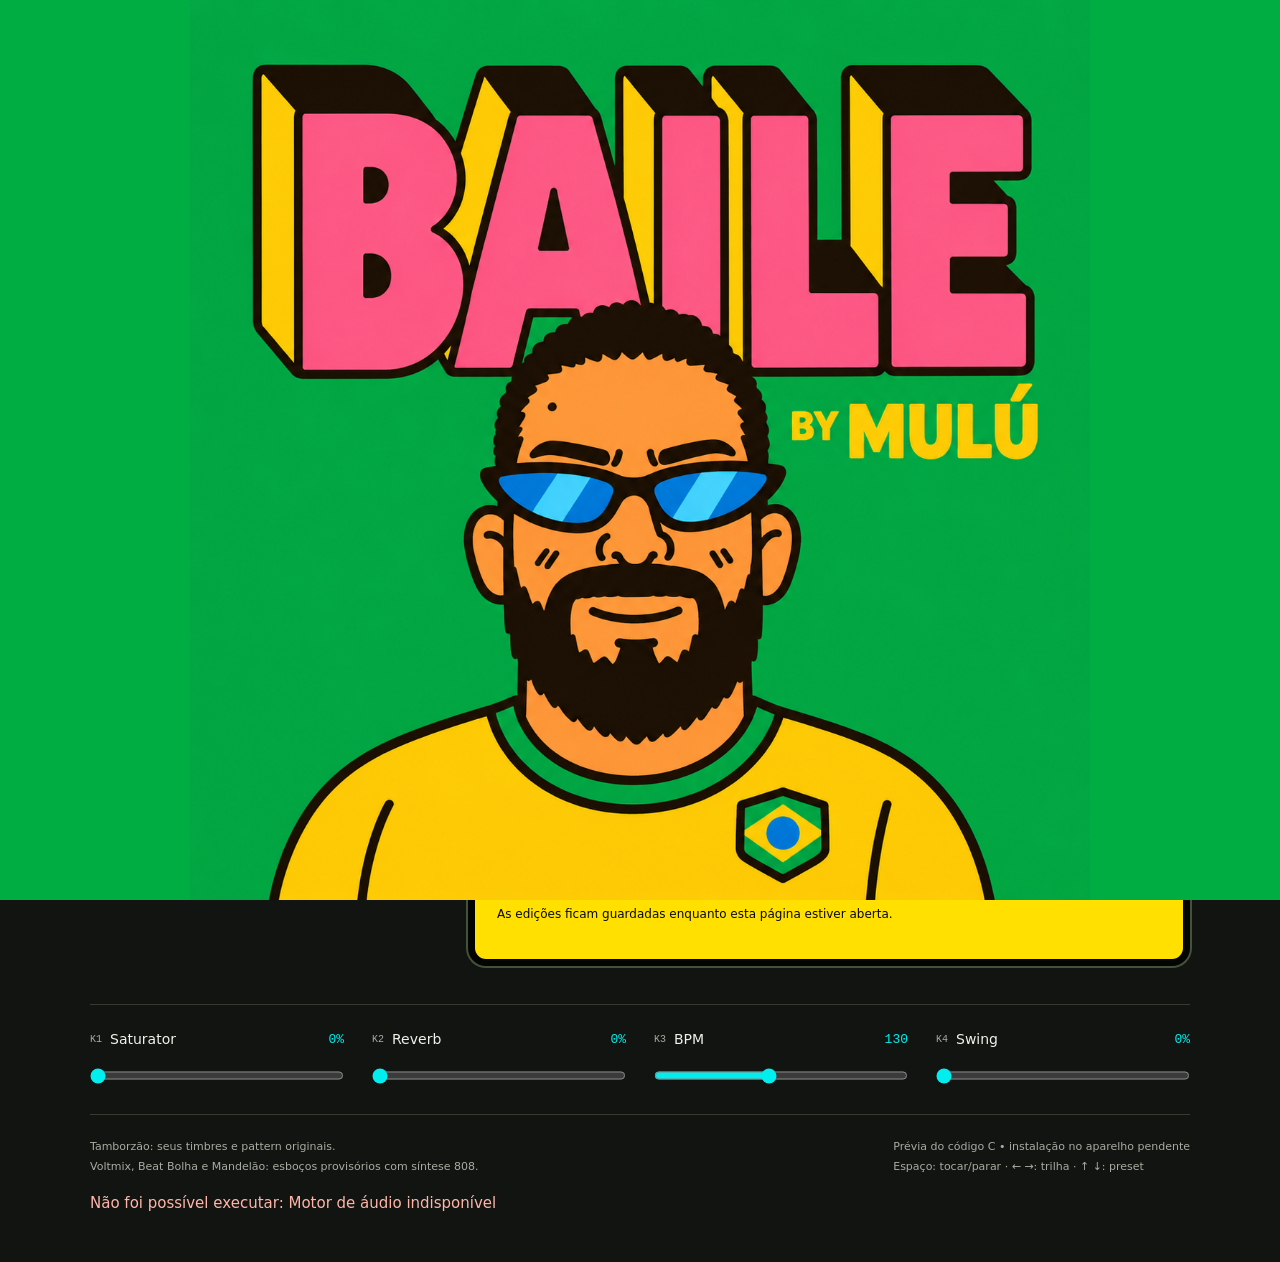
==== preview/index.html @ 51e2b93d "Publish BAILE experimental FM-1 project, simulator and documentation" ====
<!doctype html><html lang="pt-BR"><head><meta charset="utf-8"><meta name="viewport" content="width=device-width,initial-scale=1"><title>BAILE · Ritmo brasileiro</title><link rel="stylesheet" href="style.css"></head>
<body data-kit="0"><div id="boot-art" role="img" aria-label="BAILE by MULÚ"><img src="../assets/art/boot-reference.png" alt="BAILE by MULÚ"></div><main><header><a class="brand" href="#">BAILE<span>RITMO BRASILEIRO</span></a><span class="version">FM–1 / LAB 0.3</span><button id="play" class="play" disabled>Carregando…</button></header>
<section class="instrument" aria-label="Instrumento BAILE"><div class="left"><div class="screen"><canvas id="lcd" width="240" height="240" aria-label="Tela do FM-1"></canvas></div><div class="encoders"><div><span>PRESETS</span><div class="pair"><button data-encoder="6" data-delta="-1" aria-label="Preset anterior">−</button><b>KIT</b><button data-encoder="6" data-delta="1" aria-label="Próximo preset">+</button></div></div><div><span>ALGORITHM</span><div class="pair"><button data-encoder="1" data-delta="-1" aria-label="Trilha anterior">−</button><b>TRILHA</b><button data-encoder="1" data-delta="1" aria-label="Próxima trilha">+</button></div></div></div><p class="hint">Gire os controles com − / +.<br>Selecione uma trilha e toque nos passos.</p></div>
<div class="editor"><div class="eyebrow">01 — PRESETS</div><nav id="presets" aria-label="Presets"></nav><div class="kit-art"><img id="kit-title" src="../assets/art/tamborzao-title.png" alt="Tamborzão"></div><div class="current"><h1 id="name">Tamborzão</h1><span id="provenance">Kit original</span></div><p id="status" role="status" aria-live="polite">Preparando o instrumento…</p>
<div class="track-head"><span class="eyebrow">02 — TRILHAS</span><span>ALGORITHM</span></div><div id="tracks" role="group" aria-label="Trilhas do kit"></div>
<div class="step-head"><div><span class="eyebrow">03 — PATTERN</span><p id="selected">Bumbo</p></div><div class="pages" role="group" aria-label="Compasso"><button data-page="0" aria-pressed="true">1–16</button><button data-page="1" aria-pressed="false">17–32</button></div></div><div id="steps" aria-label="Passos da trilha"></div>
<p class="hint">Cada tecla liga ou desliga um passo. OCT − / + troca o compasso.<br>As edições ficam guardadas enquanto esta página estiver aberta.</p></div></section>
<section class="knobs" aria-label="Controles do som"><label>K1 <b>Saturator</b><output id="sat-out">0%</output><input id="sat" type="range" min="0" max="100" value="0" data-encoder="2"></label><label>K2 <b>Reverb</b><output id="rev-out">0%</output><input id="rev" type="range" min="0" max="15" value="0" data-encoder="3"></label><label>K3 <b>BPM</b><output id="bpm-out">130</output><input id="bpm" type="range" min="40" max="240" value="130" data-encoder="4"></label><label>K4 <b>Swing</b><output id="swing-out">0%</output><input id="swing" type="range" min="0" max="50" value="0" data-encoder="5"></label></section>
<footer><span>Tamborzão: seus timbres e pattern originais.<br>Voltmix, Beat Bolha e Mandelão: esboços provisórios com síntese 808.</span><span>Prévia do código C • instalação no aparelho pendente<br>Espaço: tocar/parar · ← →: trilha · ↑ ↓: preset</span></footer><p id="error" role="alert"></p></main><script type="module" src="app.js"></script></body></html>
---- preview/style.css ----
:root{color-scheme:dark;--bg:#121411;--panel:#1b1e19;--ink:#f0f1e8;--muted:#a6ada0;--lime:#d4f776;--line:#343b2f;--orange:#f9ae65}*{box-sizing:border-box}body{margin:0;background:var(--bg);color:var(--ink);font:15px/1.5 system-ui,-apple-system,sans-serif}button,input{font:inherit}button{color:inherit;background:#24291f;border:1px solid var(--line);border-radius:7px;min-height:44px;cursor:pointer;touch-action:manipulation}button:hover{border-color:var(--lime)}button:focus-visible,input:focus-visible,a:focus-visible{outline:3px solid var(--orange);outline-offset:4px}button[aria-pressed=true]{background:var(--lime);color:#19200e;border-color:var(--lime)}button:disabled{opacity:.5;cursor:wait}main{max-width:1180px;margin:auto;padding:32px 40px}header{display:flex;align-items:center;gap:28px;padding-bottom:30px;border-bottom:1px solid var(--line)}.brand{color:var(--lime);text-decoration:none;font-size:40px;font-weight:950;letter-spacing:-3px;line-height:1}.brand span{display:block;font-size:9px;letter-spacing:2px;font-weight:600;margin-top:9px}.version,.eyebrow{font:11px/1.5 ui-monospace,monospace;letter-spacing:1.6px;color:var(--muted)}.version{margin-left:auto}.play{background:var(--lime);border-color:var(--lime);color:#19200e;font-weight:750;padding:0 24px;min-width:145px}.instrument{display:grid;grid-template-columns:320px 1fr;gap:64px;padding:38px 0}.left{padding-top:6px}.screen{padding:25px;background:#080b09;border:1px solid #36402d;border-radius:22px;box-shadow:inset 0 0 0 8px #171b15}canvas{width:100%;display:block;image-rendering:pixelated;border-radius:3px}.encoders{display:grid;grid-template-columns:1fr 1fr;gap:18px;margin-top:24px}.encoders span{display:block;font:10px ui-monospace,monospace;letter-spacing:1.5px;color:var(--muted);text-align:center;margin-bottom:10px}.pair{display:flex;align-items:center;justify-content:space-between;gap:8px}.pair button{width:44px;font-size:23px}.pair b{font:11px ui-monospace,monospace}.hint{font-size:12px;color:var(--muted);line-height:1.8}.left .hint{margin-top:22px}.editor>.eyebrow{margin-bottom:12px}nav{display:grid;grid-template-columns:repeat(4,1fr);gap:7px}nav button{font-size:12px;padding:0 8px}nav button.pending{border-color:var(--orange);color:var(--orange)}.current{display:flex;align-items:center;justify-content:space-between;margin-top:22px;gap:12px}h1{font-size:32px;letter-spacing:-1.1px;margin:0;line-height:1.2}.current span{font-size:10px;border:1px solid var(--line);padding:4px 8px;border-radius:20px;color:var(--muted)}#status{margin:8px 0 24px;font-size:12px;color:var(--orange);min-height:18px}.track-head{display:flex;justify-content:space-between;margin-bottom:10px}.track-head>span:last-child{font:10px ui-monospace,monospace;color:var(--muted)}#tracks{display:grid;gap:6px}.track{display:flex;align-items:center;justify-content:space-between;min-height:43px;padding:0 12px;border-radius:5px}.track[aria-pressed=true]{background:#2b3520;color:var(--lime);border-color:#7c9551}.track-name{font-size:12px;text-align:left}.mini{display:flex;gap:3px}.mini i{display:block;width:5px;height:13px;background:#394031;border-radius:1px}.mini i.on{background:#b6c393}.mini i.playhead{box-shadow:0 3px var(--orange)}.step-head{display:flex;justify-content:space-between;align-items:center;margin:24px 0 12px}.step-head p{font-size:14px;margin:2px 0 0}.pages{display:flex;gap:5px}.pages button{font-size:11px;padding:0 12px;min-height:36px}#steps{display:grid;grid-template-columns:repeat(16,1fr);gap:4px}#steps button{height:54px;min-width:0;padding:0;font:10px ui-monospace,monospace;border-radius:4px;background:#242b20;color:var(--muted)}#steps button:nth-child(4n+1){border-top:3px solid #627050}#steps button[aria-pressed=true]{background:var(--lime);color:#18200e}#steps button.playhead{box-shadow:0 3px var(--orange);border-bottom:3px solid var(--orange)}.knobs{display:grid;grid-template-columns:repeat(4,1fr);gap:28px;padding:26px 0;border-top:1px solid var(--line);border-bottom:1px solid var(--line)}.knobs label{display:grid;grid-template-columns:auto 1fr auto;gap:8px;font:10px ui-monospace,monospace;color:var(--muted);align-items:center}.knobs b{font:14px system-ui;color:var(--ink);font-weight:500}.knobs output{color:var(--lime);font-size:13px}.knobs input{grid-column:1/4;width:100%;margin:8px 0 0;accent-color:var(--lime);height:25px}footer{display:flex;justify-content:space-between;gap:24px;padding-top:22px;font-size:11px;line-height:1.8;color:var(--muted)}#error{color:#ffb6a9}@media(max-width:950px){main{padding:24px}.instrument{grid-template-columns:270px 1fr;gap:28px}.screen{padding:15px}.mini{gap:2px}.mini i{width:4px}h1{font-size:27px}}@media(max-width:720px){main{padding:20px 16px}.version{display:none}header{justify-content:space-between;gap:10px}.instrument{grid-template-columns:1fr;gap:28px;padding:26px 0}.left{display:grid;grid-template-columns:150px 1fr;gap:18px;align-items:center}.screen{padding:10px;border-radius:12px}.encoders{grid-template-columns:1fr;gap:16px;margin:0}.left .hint{grid-column:1/3;margin:0;display:none}h1{font-size:29px}.knobs{grid-template-columns:1fr 1fr;gap:20px}.mini i{width:6px}footer{flex-direction:column;gap:10px}#steps{grid-template-columns:repeat(8,1fr);gap:6px}#steps button{height:48px}.current{margin-top:18px}}@media(prefers-reduced-motion:reduce){*{scroll-behavior:auto}}

/* Visual identity supplied by Mulú. */
body{--kit:#ffe000}body[data-kit="1"]{--kit:#6900ff}body[data-kit="2"]{--kit:#00eeee}body[data-kit="3"]{--kit:#ff1682}
#boot-art{position:fixed;inset:0;background:#00ad43;z-index:100;display:grid;place-items:center;pointer-events:none}#boot-art img{height:100%;max-width:100%;object-fit:contain}
.kit-art{margin:18px -12px 0}.kit-art img{display:block;width:100%;height:auto}.editor{background:var(--kit);color:#070707;padding:22px;border:7px solid #030504;border-radius:18px;box-shadow:0 0 0 2px #445237}.editor .eyebrow,.editor .track-head>span,.editor .hint{color:#080909}.editor #status{color:#0b080b;font-weight:650}.current{margin-top:8px}.current h1{font-size:19px}.current span{color:#080909;border-color:#181818}.editor nav button{color:#fff;background:#111;border-color:#111}.editor nav button[aria-pressed=true]{color:#000;background:#00e7ed;border-color:#000}.editor nav button.pending{outline:2px solid #fff}.track{background:transparent;border-color:transparent;color:#080808;font-family:ui-monospace,monospace;font-weight:700}.track[aria-pressed=true]{background:#090b0b;color:#fff;border-color:#090b0b}.track[aria-pressed=true] .track-name{color:#00eeee}.mini i{background:#252922}.mini i.on{background:#fff6df}.track[aria-pressed=true] .mini i.on{background:#00eeee}.mini i.playhead{box-shadow:0 3px #000}.track[aria-pressed=true] .mini i.playhead{box-shadow:0 3px #fff}.pages button{background:#101313;color:white}.pages button[aria-pressed=true]{background:#00eeee;color:#000;border-color:#000}#steps button{background:#161c19;color:#fff;border-color:#111}#steps button[aria-pressed=true]{background:#00eeee;color:#000}.screen{border-color:#64744b}.instrument{grid-template-columns:340px 1fr;gap:38px}.brand{color:#ff639a;text-shadow:2px 2px #ffe000}.knobs output{color:#00eeee}.knobs input{accent-color:#00eeee}@media(max-width:950px){.instrument{grid-template-columns:260px 1fr;gap:24px}.editor{padding:14px}.mini i{width:3px}}@media(max-width:720px){.instrument{grid-template-columns:1fr}.editor{padding:15px}.mini i{width:4px}.kit-art{margin-left:-8px;margin-right:-8px}.current{flex-wrap:wrap}}
#boot-art img{width:100%;height:100dvh;max-height:100dvh;object-fit:contain}
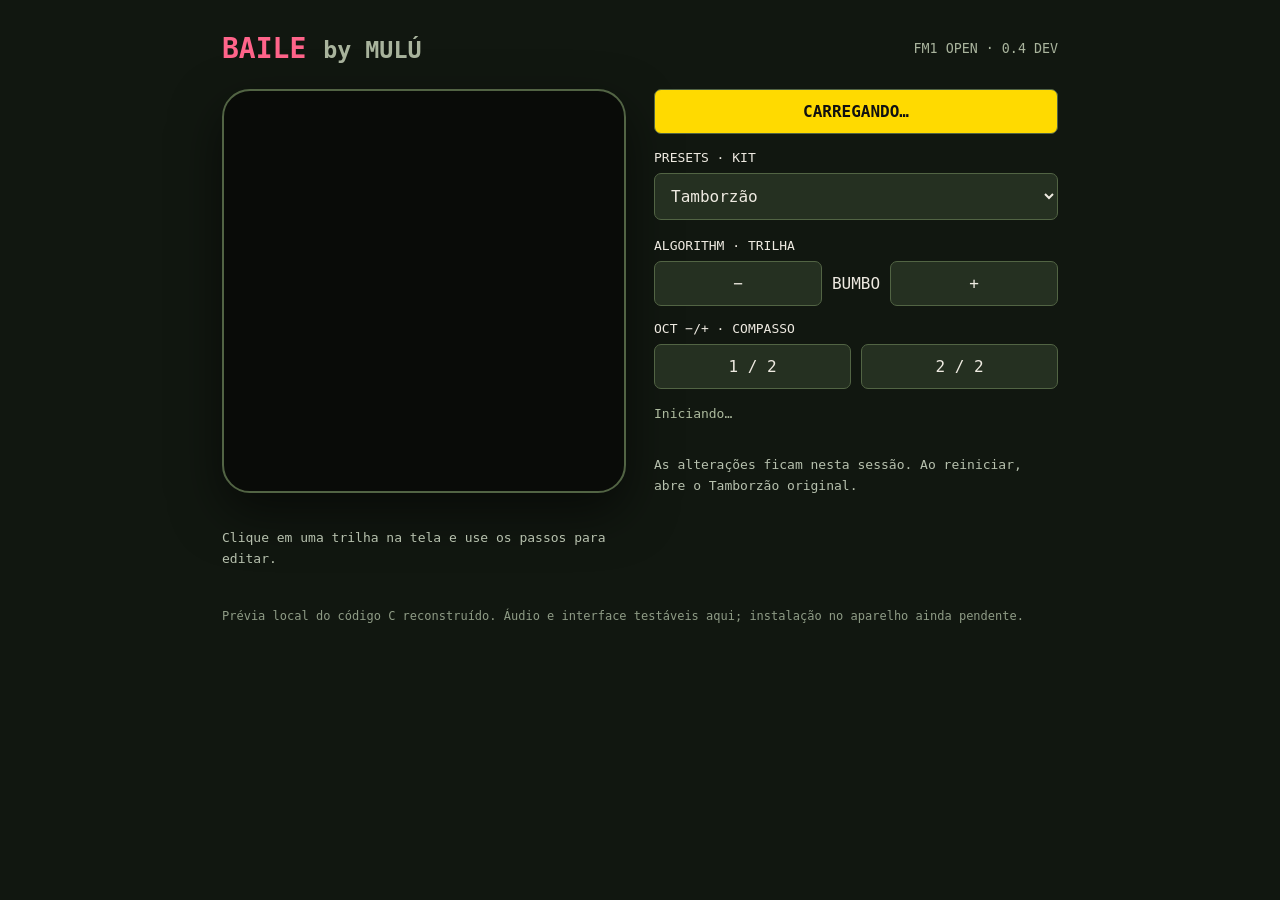
==== commit 896e10c0: "Rebuild BAILE on clean FM1 Open and publish macOS firmware Bundle Tamborzao, Voltmix and Bolha sampl" ====
--- a/preview/index.html
+++ b/preview/index.html
@@ -1,9 +1,52 @@
-<!doctype html><html lang="pt-BR"><head><meta charset="utf-8"><meta name="viewport" content="width=device-width,initial-scale=1"><title>BAILE · Ritmo brasileiro</title><link rel="stylesheet" href="style.css"></head>
-<body data-kit="0"><div id="boot-art" role="img" aria-label="BAILE by MULÚ"><img src="../assets/art/boot-reference.png" alt="BAILE by MULÚ"></div><main><header><a class="brand" href="#">BAILE<span>RITMO BRASILEIRO</span></a><span class="version">FM–1 / LAB 0.3</span><button id="play" class="play" disabled>Carregando…</button></header>
-<section class="instrument" aria-label="Instrumento BAILE"><div class="left"><div class="screen"><canvas id="lcd" width="240" height="240" aria-label="Tela do FM-1"></canvas></div><div class="encoders"><div><span>PRESETS</span><div class="pair"><button data-encoder="6" data-delta="-1" aria-label="Preset anterior">−</button><b>KIT</b><button data-encoder="6" data-delta="1" aria-label="Próximo preset">+</button></div></div><div><span>ALGORITHM</span><div class="pair"><button data-encoder="1" data-delta="-1" aria-label="Trilha anterior">−</button><b>TRILHA</b><button data-encoder="1" data-delta="1" aria-label="Próxima trilha">+</button></div></div></div><p class="hint">Gire os controles com − / +.<br>Selecione uma trilha e toque nos passos.</p></div>
-<div class="editor"><div class="eyebrow">01 — PRESETS</div><nav id="presets" aria-label="Presets"></nav><div class="kit-art"><img id="kit-title" src="../assets/art/tamborzao-title.png" alt="Tamborzão"></div><div class="current"><h1 id="name">Tamborzão</h1><span id="provenance">Kit original</span></div><p id="status" role="status" aria-live="polite">Preparando o instrumento…</p>
-<div class="track-head"><span class="eyebrow">02 — TRILHAS</span><span>ALGORITHM</span></div><div id="tracks" role="group" aria-label="Trilhas do kit"></div>
-<div class="step-head"><div><span class="eyebrow">03 — PATTERN</span><p id="selected">Bumbo</p></div><div class="pages" role="group" aria-label="Compasso"><button data-page="0" aria-pressed="true">1–16</button><button data-page="1" aria-pressed="false">17–32</button></div></div><div id="steps" aria-label="Passos da trilha"></div>
-<p class="hint">Cada tecla liga ou desliga um passo. OCT − / + troca o compasso.<br>As edições ficam guardadas enquanto esta página estiver aberta.</p></div></section>
-<section class="knobs" aria-label="Controles do som"><label>K1 <b>Saturator</b><output id="sat-out">0%</output><input id="sat" type="range" min="0" max="100" value="0" data-encoder="2"></label><label>K2 <b>Reverb</b><output id="rev-out">0%</output><input id="rev" type="range" min="0" max="15" value="0" data-encoder="3"></label><label>K3 <b>BPM</b><output id="bpm-out">130</output><input id="bpm" type="range" min="40" max="240" value="130" data-encoder="4"></label><label>K4 <b>Swing</b><output id="swing-out">0%</output><input id="swing" type="range" min="0" max="50" value="0" data-encoder="5"></label></section>
-<footer><span>Tamborzão: seus timbres e pattern originais.<br>Voltmix, Beat Bolha e Mandelão: esboços provisórios com síntese 808.</span><span>Prévia do código C • instalação no aparelho pendente<br>Espaço: tocar/parar · ← →: trilha · ↑ ↓: preset</span></footer><p id="error" role="alert"></p></main><script type="module" src="app.js"></script></body></html>
+<!doctype html><html lang="pt-BR"><meta charset="utf-8"><meta name="viewport" content="width=device-width,initial-scale=1"><title>BAILE · reconstrução FM1 Open</title>
+<style>
+:root{font-family:ui-monospace,monospace;color:#eeeae1;background:#111710;color-scheme:dark}*{box-sizing:border-box}body{max-width:880px;margin:auto;padding:32px 22px}header{display:flex;justify-content:space-between;align-items:center;margin-bottom:24px}h1{font-size:28px;margin:0;color:#ff648a}small{color:#a9b49d}main{display:grid;grid-template-columns:1fr 1fr;gap:28px;align-items:start}.device{padding:20px;background:#090b08;border:2px solid #526444;border-radius:28px;box-shadow:0 20px 50px #0008}canvas{width:100%;aspect-ratio:1;image-rendering:pixelated;border-radius:5px;display:block;cursor:pointer}button,select{font:inherit;border:1px solid #526444;padding:12px;border-radius:7px;color:#eeeae1;background:#253021;cursor:pointer;touch-action:manipulation}button:hover{background:#36472f}button:focus-visible,select:focus-visible{outline:3px solid #03e4ec}button.primary{background:#ffda00;color:#111;font-weight:bold;width:100%;margin-bottom:16px}label{display:block;font-size:13px;margin:0 0 8px}select{width:100%;margin-bottom:18px}.pair{display:flex;gap:10px;align-items:center;margin-bottom:15px}.pair button{flex:1}.knob{display:flex;align-items:center;gap:8px;margin-bottom:10px}.knob span{flex:1}.knob output{width:40px;text-align:right;color:#02e6ee}.keys{display:grid;grid-template-columns:repeat(8,1fr);gap:6px;margin-top:22px}.keys button{padding:10px 0}.keys .on{background:#02d9df;color:#000}.keys .play{outline:2px solid #ff5d8c}.status{min-height:38px;font-size:13px;color:#adbb9e;line-height:1.6}p{font-size:13px;line-height:1.6;color:#b7c1ae}footer{margin-top:24px;font-size:12px;line-height:1.6;color:#8f9c86}@media(max-width:650px){main{grid-template-columns:1fr}.device{max-width:400px;margin:auto;width:100%}body{padding:20px 16px}}
+</style>
+<header><h1>BAILE <small>by MULÚ</small></h1><small>FM1 OPEN · 0.4 DEV</small></header>
+<main><section><div class="device"><canvas id="lcd" width="240" height="240" aria-label="Tela do BAILE; toque uma trilha para selecioná-la"></canvas></div><div id="steps" class="keys" aria-label="16 passos do compasso"></div><p>Clique em uma trilha na tela e use os passos para editar.</p></section>
+<section><button id="play" class="primary" disabled>CARREGANDO…</button><label for="kit">PRESETS · KIT</label><select id="kit"><option value="0">Tamborzão</option><option value="1">Voltmix</option><option value="2">Beat Bolha</option></select>
+<label>ALGORITHM · TRILHA</label><div class="pair"><button id="prev">−</button><span id="part">BUMBO</span><button id="next">+</button></div>
+<div id="knobs"></div><label>OCT −/+ · COMPASSO</label><div class="pair"><button id="bar1">1 / 2</button><button id="bar2">2 / 2</button></div><div id="status" class="status" role="status">Iniciando…</div><p>As alterações ficam nesta sessão. Ao reiniciar, abre o Tamborzão original.</p></section></main>
+<footer>Prévia local do código C reconstruído. Áudio e interface testáveis aqui; instalação no aparelho ainda pendente.</footer>
+<script>
+'use strict';
+const B64='/*BAILE_WASM*/';
+const bytes=Uint8Array.from(atob(B64),v=>v.charCodeAt(0));
+const names=[['BUMBO','ATAQUE','CONGA SLAP','CONGA GRAVE'],['BUMBO','CAIXA','CHIMBAL','ARO'],['BUMBO','CAIXA','BRILHANTE','RITMADA']];
+let core,engine,audio,timer,transfer=false,values=new Uint32Array(15);
+const $=id=>document.getElementById(id),ctx=$('lcd').getContext('2d'),bitmap=ctx.createImageData(240,240);
+function paint(pixels,state){
+ values=state;
+ for(let i=0;i<pixels.length;i++){let p=pixels[i],at=i*4;bitmap.data[at]=(p>>11)*255/31;bitmap.data[at+1]=((p>>5)&63)*255/63;bitmap.data[at+2]=(p&31)*255/31;bitmap.data[at+3]=255;}
+ ctx.putImageData(bitmap,0,0);$('part').textContent=names[state[0]][state[2]];
+ $('kit').value=state[1]?state[1]-1:state[0];$('play').textContent=state[13]?'PARAR':'TOCAR';
+ $('status').textContent=state[8]?'Não foi possível carregar o kit.':state[1]?'Troca de kit no próximo compasso.':`${['Tamborzão','Voltmix','Beat Bolha'][state[0]]} · compasso ${state[3]+1}/2`;
+ for(let i=0;i<4;i++)$('value'+i).value=state[i+4];
+ for(let i=0;i<16;i++){let n=state[3]*16+i,b=$('step'+i);b.classList.toggle('on',!!((state[9+state[2]]>>>n)&1));b.classList.toggle('play',!!state[13]&&state[14]===n);b.setAttribute('aria-pressed',!!((state[9+state[2]]>>>n)&1));}
+ $('bar1').setAttribute('aria-pressed',state[3]===0);$('bar2').setAttribute('aria-pressed',state[3]===1);
+}
+function read(c){paint(new Uint16Array(c.memory.buffer,c.sim_pixels(),57600),new Uint32Array(c.memory.buffer,c.baile_inspect(),15).slice());}
+function command(kind,index,value){if(transfer)return;if(engine)engine.port.postMessage({kind,index,value});else{core.sim_control(kind,index,value);read(core);}}
+function press(index){command(0,index,1);command(0,index,0);}
+for(let i=0;i<16;i++){let b=document.createElement('button');b.id='step'+i;b.textContent=i+1;b.setAttribute('aria-label',`Alternar passo ${i+1}`);b.onclick=()=>{const keys=[0,2,4,6,7,9,11,12,14,16,18,19,21,23,24,26];command(1,keys[i],1);command(1,keys[i],0);};$('steps').append(b);}
+['K1 SATURATOR','K2 REVERB','K3 BPM','K4 SWING'].forEach((name,i)=>{let row=document.createElement('div');row.className='knob';let label=document.createElement('span');label.textContent=name;row.append(label);for(const delta of [-1,1]){let b=document.createElement('button');b.textContent=delta<0?'−':'+';b.setAttribute('aria-label',`${delta<0?'Diminuir':'Aumentar'} ${name}`);b.onclick=()=>command(2,i+2,delta);row.append(b);if(delta<0){let v=document.createElement('output');v.id='value'+i;row.append(v);}}$('knobs').append(row);});
+$('kit').onchange=()=>command(2,6,+$('kit').value-(values[1]?values[1]-1:values[0]));
+$('prev').onclick=()=>command(2,1,-1);$('next').onclick=()=>command(2,1,1);
+$('bar1').onclick=()=>press(0);$('bar2').onclick=()=>press(1);
+$('lcd').onclick=e=>{let r=$('lcd').getBoundingClientRect(),y=(e.clientY-r.top)*240/r.height,p=Math.floor((y-59)/24);if(y>=59&&p<4)command(2,1,p-values[2]);};
+const worklet=`class Baile extends AudioWorkletProcessor {
+ constructor(options){super();this.c=new WebAssembly.Instance(new WebAssembly.Module(options.processorOptions.wasm),{}).exports;this.c._initialize();let memory=options.processorOptions.memory;this.c.memory.grow((memory.byteLength-this.c.memory.buffer.byteLength)/65536);new Uint8Array(this.c.memory.buffer).set(new Uint8Array(memory));this.count=0;this.port.onmessage=e=>{let m=e.data;this.c.sim_control(m.kind,m.index,m.value);};}
+ process(inputs,outputs){const c=this.c,ptr=c.sim_render(),v=new Float32Array(c.memory.buffer,ptr,256);for(let i=0;i<128;i++){outputs[0][0][i]=v[i*2];outputs[0][1][i]=v[i*2+1];}if(++this.count%16===0){const pixels=new Uint16Array(c.memory.buffer,c.sim_pixels(),57600).slice(),state=new Uint32Array(c.memory.buffer,c.baile_inspect(),15).slice();this.port.postMessage({pixels,state},[pixels.buffer,state.buffer]);}return true;}}
+registerProcessor('baile',Baile);`;
+async function enableAudio(){
+ if(audio){await audio.resume();return;}
+ transfer=true;clearInterval(timer);
+ try{audio=new AudioContext({sampleRate:44100});await audio.resume();const url=URL.createObjectURL(new Blob([worklet],{type:'text/javascript'}));try{await audio.audioWorklet.addModule(url);}finally{URL.revokeObjectURL(url);}
+ engine=new AudioWorkletNode(audio,'baile',{numberOfInputs:0,numberOfOutputs:1,outputChannelCount:[2],processorOptions:{wasm:bytes,memory:core.memory.buffer.slice(0)}});
+ engine.port.onmessage=e=>paint(e.data.pixels,e.data.state);engine.onprocessorerror=()=>{$('status').textContent='Erro no áudio. Recarregue a prévia.';};engine.connect(audio.destination);
+ }catch(e){if(audio)await audio.close();audio=null;engine=null;startTimer();throw e;}finally{transfer=false;}
+}
+$('play').onclick=async()=>{try{await enableAudio();press(12);}catch(e){$('status').textContent='Não foi possível iniciar o áudio: '+e.message;}};
+function startTimer(){timer=setInterval(()=>{for(let n=0;n<10;n++)core.sim_render();read(core);},29);}
+try{core=new WebAssembly.Instance(new WebAssembly.Module(bytes),{}).exports;core._initialize();core.sim_boot(3);startTimer();$('play').disabled=false;}catch(e){$('status').textContent='Falha na prévia: '+e.message;}
+</script></html>
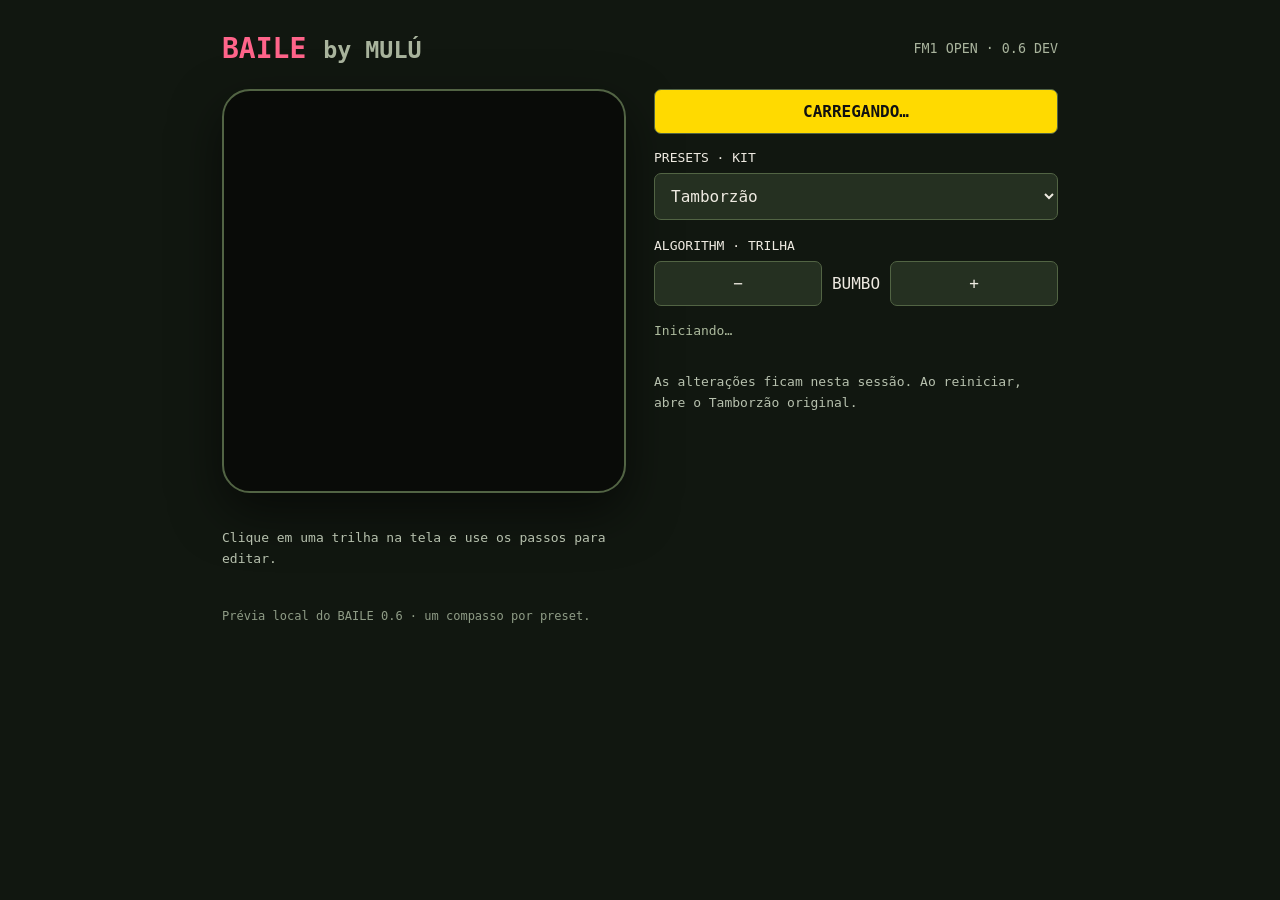
==== commit 24c1618d: "Publish BAILE 0.6: three-second splash and single-bar presets Hold complete boot artwork for three s" ====
--- a/preview/index.html
+++ b/preview/index.html
@@ -2,12 +2,12 @@
 <style>
 :root{font-family:ui-monospace,monospace;color:#eeeae1;background:#111710;color-scheme:dark}*{box-sizing:border-box}body{max-width:880px;margin:auto;padding:32px 22px}header{display:flex;justify-content:space-between;align-items:center;margin-bottom:24px}h1{font-size:28px;margin:0;color:#ff648a}small{color:#a9b49d}main{display:grid;grid-template-columns:1fr 1fr;gap:28px;align-items:start}.device{padding:20px;background:#090b08;border:2px solid #526444;border-radius:28px;box-shadow:0 20px 50px #0008}canvas{width:100%;aspect-ratio:1;image-rendering:pixelated;border-radius:5px;display:block;cursor:pointer}button,select{font:inherit;border:1px solid #526444;padding:12px;border-radius:7px;color:#eeeae1;background:#253021;cursor:pointer;touch-action:manipulation}button:hover{background:#36472f}button:focus-visible,select:focus-visible{outline:3px solid #03e4ec}button.primary{background:#ffda00;color:#111;font-weight:bold;width:100%;margin-bottom:16px}label{display:block;font-size:13px;margin:0 0 8px}select{width:100%;margin-bottom:18px}.pair{display:flex;gap:10px;align-items:center;margin-bottom:15px}.pair button{flex:1}.knob{display:flex;align-items:center;gap:8px;margin-bottom:10px}.knob span{flex:1}.knob output{width:40px;text-align:right;color:#02e6ee}.keys{display:grid;grid-template-columns:repeat(8,1fr);gap:6px;margin-top:22px}.keys button{padding:10px 0}.keys .on{background:#02d9df;color:#000}.keys .play{outline:2px solid #ff5d8c}.status{min-height:38px;font-size:13px;color:#adbb9e;line-height:1.6}p{font-size:13px;line-height:1.6;color:#b7c1ae}footer{margin-top:24px;font-size:12px;line-height:1.6;color:#8f9c86}@media(max-width:650px){main{grid-template-columns:1fr}.device{max-width:400px;margin:auto;width:100%}body{padding:20px 16px}}
 </style>
-<header><h1>BAILE <small>by MULÚ</small></h1><small>FM1 OPEN · 0.4 DEV</small></header>
+<header><h1>BAILE <small>by MULÚ</small></h1><small>FM1 OPEN · 0.6 DEV</small></header>
 <main><section><div class="device"><canvas id="lcd" width="240" height="240" aria-label="Tela do BAILE; toque uma trilha para selecioná-la"></canvas></div><div id="steps" class="keys" aria-label="16 passos do compasso"></div><p>Clique em uma trilha na tela e use os passos para editar.</p></section>
 <section><button id="play" class="primary" disabled>CARREGANDO…</button><label for="kit">PRESETS · KIT</label><select id="kit"><option value="0">Tamborzão</option><option value="1">Voltmix</option><option value="2">Beat Bolha</option></select>
 <label>ALGORITHM · TRILHA</label><div class="pair"><button id="prev">−</button><span id="part">BUMBO</span><button id="next">+</button></div>
-<div id="knobs"></div><label>OCT −/+ · COMPASSO</label><div class="pair"><button id="bar1">1 / 2</button><button id="bar2">2 / 2</button></div><div id="status" class="status" role="status">Iniciando…</div><p>As alterações ficam nesta sessão. Ao reiniciar, abre o Tamborzão original.</p></section></main>
-<footer>Prévia local do código C reconstruído. Áudio e interface testáveis aqui; instalação no aparelho ainda pendente.</footer>
+<div id="knobs"></div><div id="status" class="status" role="status">Iniciando…</div><p>As alterações ficam nesta sessão. Ao reiniciar, abre o Tamborzão original.</p></section></main>
+<footer>Prévia local do BAILE 0.6 · um compasso por preset.</footer>
 <script>
 'use strict';
 const B64='/*BAILE_WASM*/';
@@ -20,10 +20,10 @@
  for(let i=0;i<pixels.length;i++){let p=pixels[i],at=i*4;bitmap.data[at]=(p>>11)*255/31;bitmap.data[at+1]=((p>>5)&63)*255/63;bitmap.data[at+2]=(p&31)*255/31;bitmap.data[at+3]=255;}
  ctx.putImageData(bitmap,0,0);$('part').textContent=names[state[0]][state[2]];
  $('kit').value=state[1]?state[1]-1:state[0];$('play').textContent=state[13]?'PARAR':'TOCAR';
- $('status').textContent=state[8]?'Não foi possível carregar o kit.':state[1]?'Troca de kit no próximo compasso.':`${['Tamborzão','Voltmix','Beat Bolha'][state[0]]} · compasso ${state[3]+1}/2`;
+ $('status').textContent=state[8]?'Não foi possível carregar o kit.':state[1]?'Troca de kit no próximo compasso.':`${['Tamborzão','Voltmix','Beat Bolha'][state[0]]} · 16 passos`;
  for(let i=0;i<4;i++)$('value'+i).value=state[i+4];
  for(let i=0;i<16;i++){let n=state[3]*16+i,b=$('step'+i);b.classList.toggle('on',!!((state[9+state[2]]>>>n)&1));b.classList.toggle('play',!!state[13]&&state[14]===n);b.setAttribute('aria-pressed',!!((state[9+state[2]]>>>n)&1));}
- $('bar1').setAttribute('aria-pressed',state[3]===0);$('bar2').setAttribute('aria-pressed',state[3]===1);
+
 }
 function read(c){paint(new Uint16Array(c.memory.buffer,c.sim_pixels(),57600),new Uint32Array(c.memory.buffer,c.baile_inspect(),15).slice());}
 function command(kind,index,value){if(transfer)return;if(engine)engine.port.postMessage({kind,index,value});else{core.sim_control(kind,index,value);read(core);}}
@@ -32,7 +32,7 @@
 ['K1 SATURATOR','K2 REVERB','K3 BPM','K4 SWING'].forEach((name,i)=>{let row=document.createElement('div');row.className='knob';let label=document.createElement('span');label.textContent=name;row.append(label);for(const delta of [-1,1]){let b=document.createElement('button');b.textContent=delta<0?'−':'+';b.setAttribute('aria-label',`${delta<0?'Diminuir':'Aumentar'} ${name}`);b.onclick=()=>command(2,i+2,delta);row.append(b);if(delta<0){let v=document.createElement('output');v.id='value'+i;row.append(v);}}$('knobs').append(row);});
 $('kit').onchange=()=>command(2,6,+$('kit').value-(values[1]?values[1]-1:values[0]));
 $('prev').onclick=()=>command(2,1,-1);$('next').onclick=()=>command(2,1,1);
-$('bar1').onclick=()=>press(0);$('bar2').onclick=()=>press(1);
+
 $('lcd').onclick=e=>{let r=$('lcd').getBoundingClientRect(),y=(e.clientY-r.top)*240/r.height,p=Math.floor((y-59)/24);if(y>=59&&p<4)command(2,1,p-values[2]);};
 const worklet=`class Baile extends AudioWorkletProcessor {
  constructor(options){super();this.c=new WebAssembly.Instance(new WebAssembly.Module(options.processorOptions.wasm),{}).exports;this.c._initialize();let memory=options.processorOptions.memory;this.c.memory.grow((memory.byteLength-this.c.memory.buffer.byteLength)/65536);new Uint8Array(this.c.memory.buffer).set(new Uint8Array(memory));this.count=0;this.port.onmessage=e=>{let m=e.data;this.c.sim_control(m.kind,m.index,m.value);};}
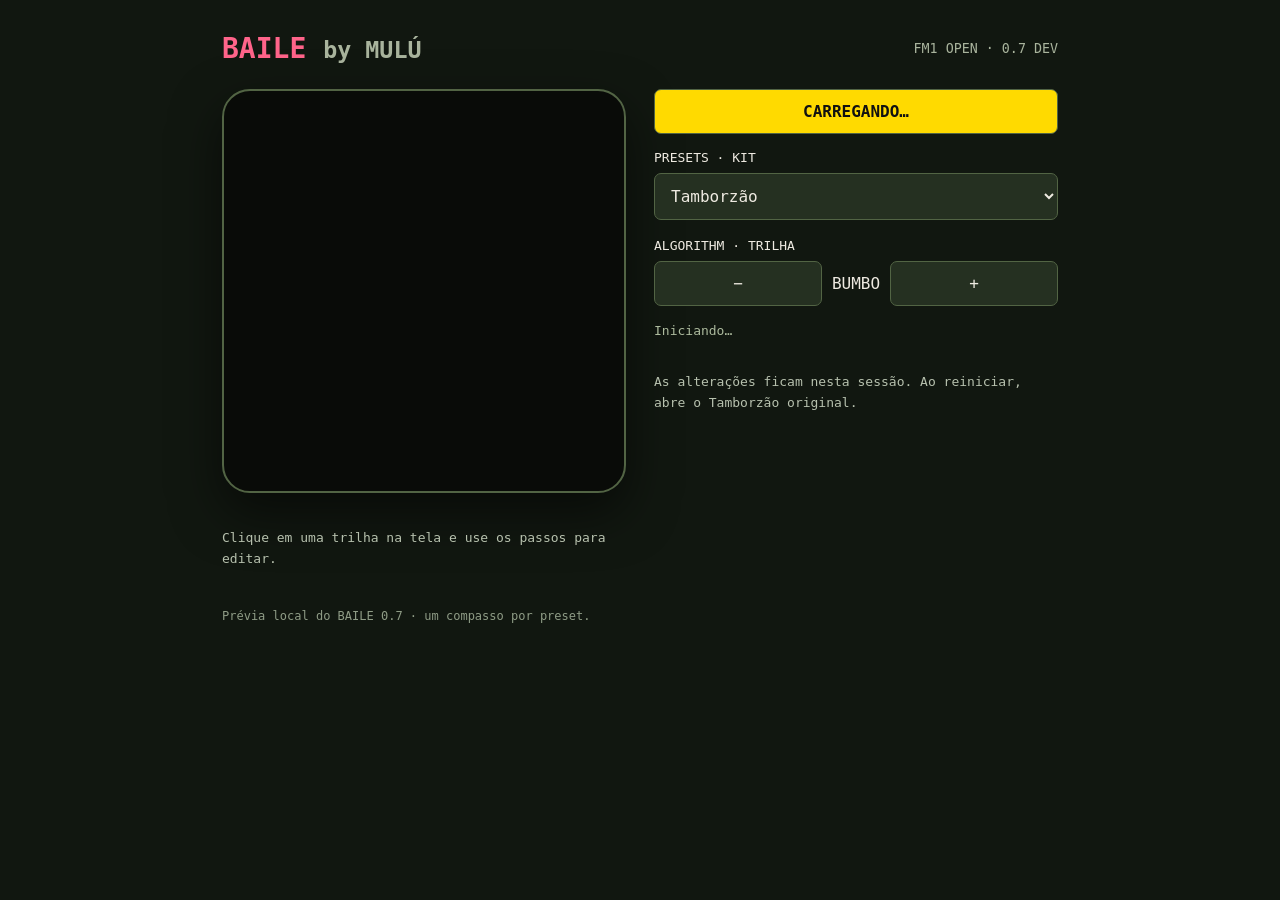
==== commit 149d4257: "Release BAILE 0.7 stable for FM1 Normalize all 12 embedded samples with attack-energy reference and " ====
--- a/preview/index.html
+++ b/preview/index.html
@@ -2,12 +2,12 @@
 <style>
 :root{font-family:ui-monospace,monospace;color:#eeeae1;background:#111710;color-scheme:dark}*{box-sizing:border-box}body{max-width:880px;margin:auto;padding:32px 22px}header{display:flex;justify-content:space-between;align-items:center;margin-bottom:24px}h1{font-size:28px;margin:0;color:#ff648a}small{color:#a9b49d}main{display:grid;grid-template-columns:1fr 1fr;gap:28px;align-items:start}.device{padding:20px;background:#090b08;border:2px solid #526444;border-radius:28px;box-shadow:0 20px 50px #0008}canvas{width:100%;aspect-ratio:1;image-rendering:pixelated;border-radius:5px;display:block;cursor:pointer}button,select{font:inherit;border:1px solid #526444;padding:12px;border-radius:7px;color:#eeeae1;background:#253021;cursor:pointer;touch-action:manipulation}button:hover{background:#36472f}button:focus-visible,select:focus-visible{outline:3px solid #03e4ec}button.primary{background:#ffda00;color:#111;font-weight:bold;width:100%;margin-bottom:16px}label{display:block;font-size:13px;margin:0 0 8px}select{width:100%;margin-bottom:18px}.pair{display:flex;gap:10px;align-items:center;margin-bottom:15px}.pair button{flex:1}.knob{display:flex;align-items:center;gap:8px;margin-bottom:10px}.knob span{flex:1}.knob output{width:40px;text-align:right;color:#02e6ee}.keys{display:grid;grid-template-columns:repeat(8,1fr);gap:6px;margin-top:22px}.keys button{padding:10px 0}.keys .on{background:#02d9df;color:#000}.keys .play{outline:2px solid #ff5d8c}.status{min-height:38px;font-size:13px;color:#adbb9e;line-height:1.6}p{font-size:13px;line-height:1.6;color:#b7c1ae}footer{margin-top:24px;font-size:12px;line-height:1.6;color:#8f9c86}@media(max-width:650px){main{grid-template-columns:1fr}.device{max-width:400px;margin:auto;width:100%}body{padding:20px 16px}}
 </style>
-<header><h1>BAILE <small>by MULÚ</small></h1><small>FM1 OPEN · 0.6 DEV</small></header>
+<header><h1>BAILE <small>by MULÚ</small></h1><small>FM1 OPEN · 0.7 DEV</small></header>
 <main><section><div class="device"><canvas id="lcd" width="240" height="240" aria-label="Tela do BAILE; toque uma trilha para selecioná-la"></canvas></div><div id="steps" class="keys" aria-label="16 passos do compasso"></div><p>Clique em uma trilha na tela e use os passos para editar.</p></section>
 <section><button id="play" class="primary" disabled>CARREGANDO…</button><label for="kit">PRESETS · KIT</label><select id="kit"><option value="0">Tamborzão</option><option value="1">Voltmix</option><option value="2">Beat Bolha</option></select>
 <label>ALGORITHM · TRILHA</label><div class="pair"><button id="prev">−</button><span id="part">BUMBO</span><button id="next">+</button></div>
 <div id="knobs"></div><div id="status" class="status" role="status">Iniciando…</div><p>As alterações ficam nesta sessão. Ao reiniciar, abre o Tamborzão original.</p></section></main>
-<footer>Prévia local do BAILE 0.6 · um compasso por preset.</footer>
+<footer>Prévia local do BAILE 0.7 · um compasso por preset.</footer>
 <script>
 'use strict';
 const B64='/*BAILE_WASM*/';
